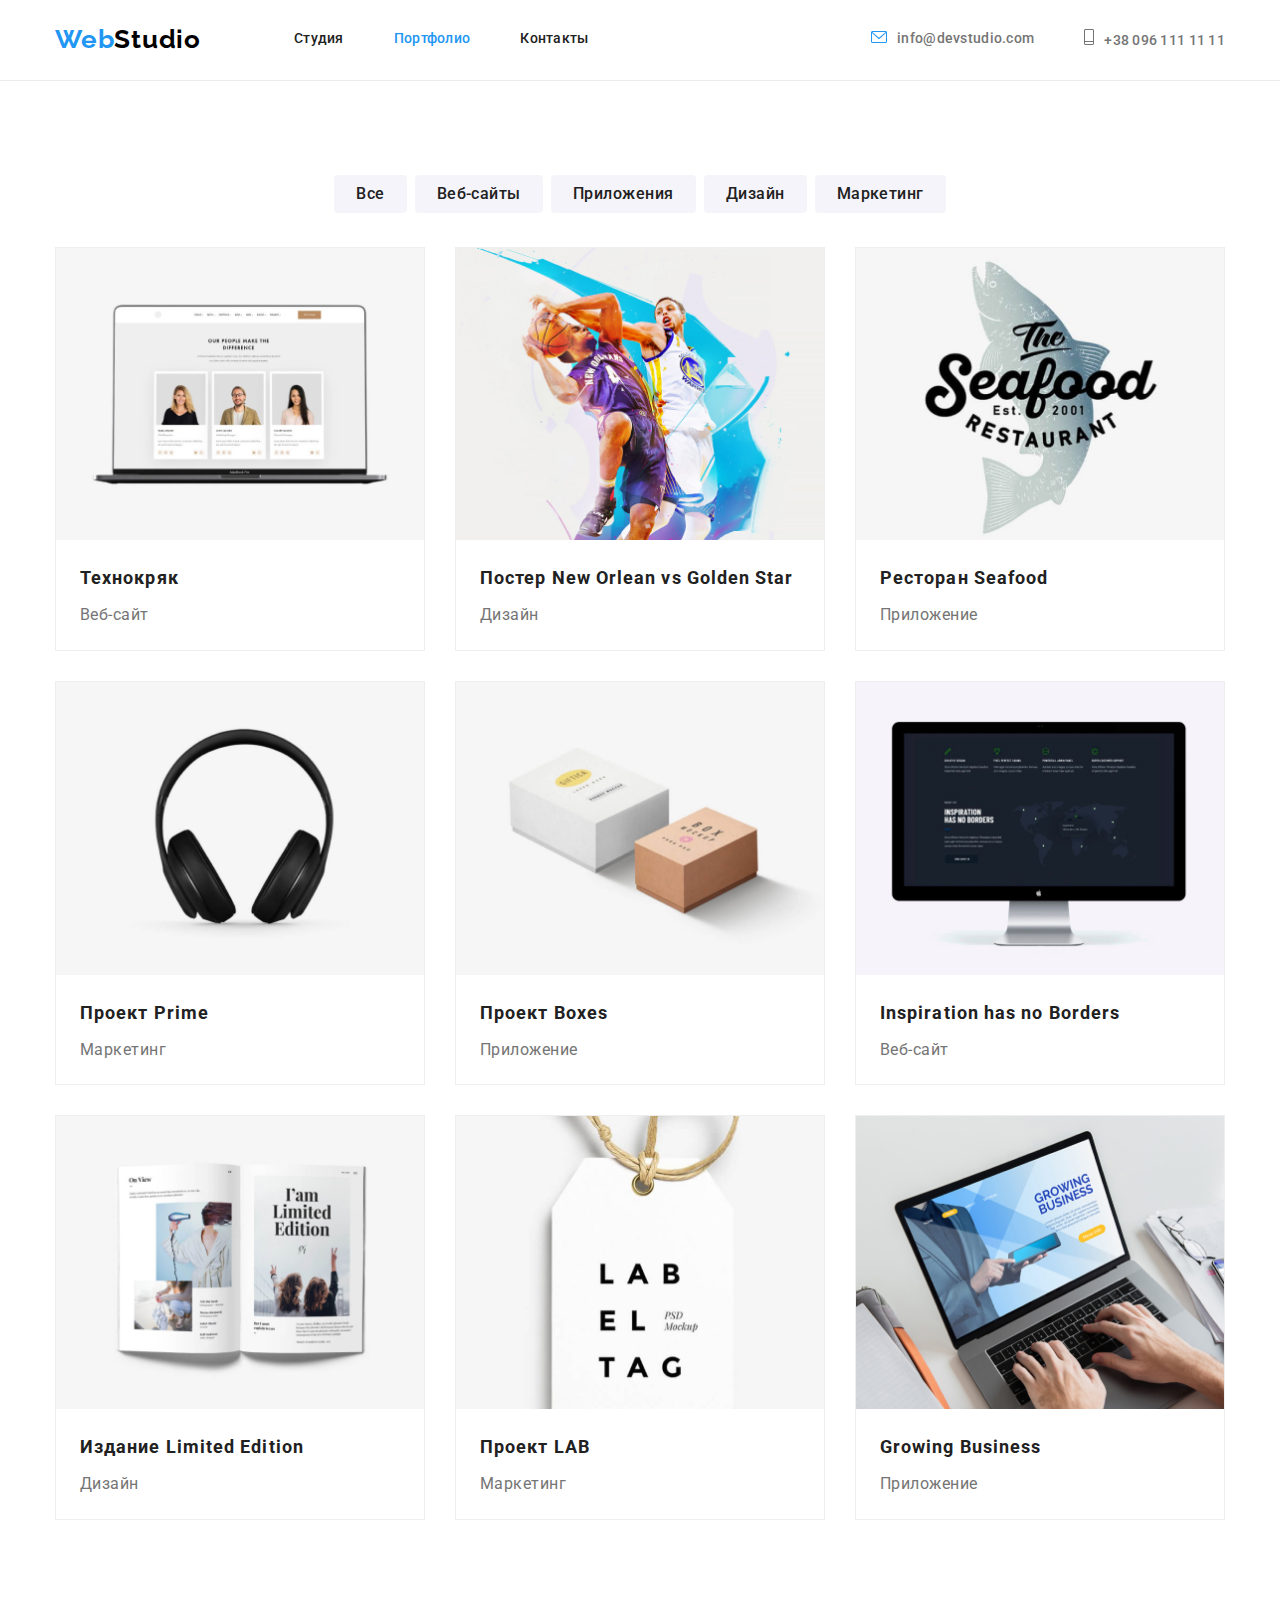
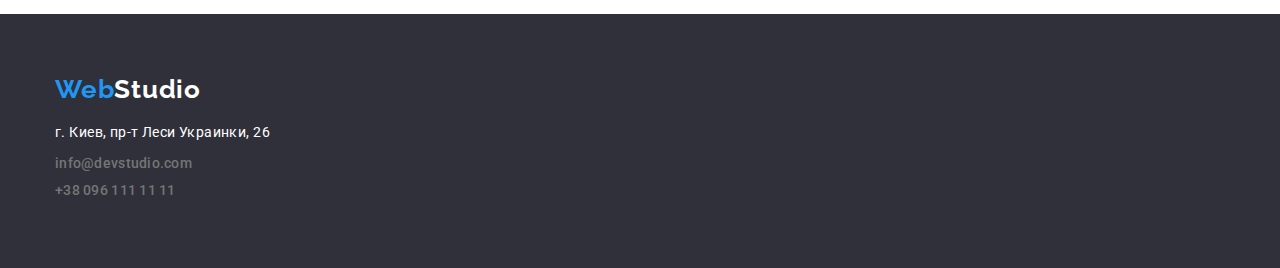
==== portfolio.html @ 02f9b97d "олоддодо" ====
<!DOCTYPE html>
<html lang="en">
    <head>
        <meta charset="UTF-8" />
        <meta name="viewport" content="width=device-width, initial-scale=1.0" />
        <title>Portfolio</title>
        <link
            href="https://fonts.googleapis.com/css2?family=Raleway:wght@700&family=Roboto:wght@400;500;700;900&display=swap"
            rel="stylesheet"
        />
        <link
            rel="stylesheet"
            href="https://cdnjs.cloudflare.com/ajax/libs/modern-normalize/1.0.0/modern-normalize.min.css"
        />
        <link rel="stylesheet" href="./css/styles.css" />
    </head>
    <body>
        <header class="page-header border-bottom">
            <div class="container main-nav">
                <nav class="nav-nav">
                    <a href="./index.html" class="logo">Web<span class="logospan">Studio</span></a>
                    <ul class="site-nav">
                        <li class="item"><a href="./index.html" class="link">Студия</a></li>
                        <li class="item"><a href="" class="link current">Портфолио</a></li>
                        <li class="item"><a href="" class="link">Контакты</a></li>
                    </ul>
                </nav>
                <ul class="upper-contacts">
                    <li class="item"><a href="mailto:info@devstudio.com" class="contacts">info@devstudio.com</a></li>
                    <li class="item"><a href="tel:+380961111111" class="contacts">+38 096 111 11 11</a></li>
                </ul>
            </div>
        </header>
        <main>
            <section class="ourprojects">
                <div class="container">
                    <h1></h1>
                    <ul class="project-button-group">
                        <li class="project-button-item">
                            <button class="projectbutton" type="button">Все</button>
                        </li>
                        <li class="project-button-item">
                            <button class="projectbutton" type="button">Веб-сайты</button>
                        </li>
                        <li class="project-button-item">
                            <button class="projectbutton" type="button">Приложения</button>
                        </li>
                        <li class="project-button-item">
                            <button class="projectbutton" type="button">Дизайн</button>
                        </li>
                        <li class="project-button-item">
                            <button class="projectbutton" type="button">Маркетинг</button>
                        </li>
                    </ul>

                    <ul class="projects-info">
                        <li class="project-info-item">
                            <img src="./images/img5.jpg" width="370" height="294" alt="" />
                            <div class="project-info-box">
                                <h5 class="projecthead">Технокряк</h5>
                                <p class="projectdesc">Веб-сайт</p>
                            </div>
                        </li>
                        <li class="project-info-item">
                            <img src="./images/img6.jpg" width="370" height="294" alt="" />
                            <div class="project-info-box">
                                <h5 class="projecthead">Постер New Orlean vs Golden Star</h5>
                                <p class="projectdesc">Дизайн</p>
                            </div>
                        </li>
                        <li class="project-info-item">
                            <img src="./images/img7.jpg" width="370" height="294" alt="" />
                            <div class="project-info-box">
                                <h5 class="projecthead">Ресторан Seafood</h5>
                                <p class="projectdesc">Приложение</p>
                            </div>
                        </li>
                        <li class="project-info-item">
                            <img src="./images/img8.jpg" width="370" height="294" alt="" />
                            <div class="project-info-box">
                                <h5 class="projecthead">Проект Prime</h5>
                                <p class="projectdesc">Маркетинг</p>
                            </div>
                        </li>
                        <li class="project-info-item">
                            <img src="./images/img9.jpg" width="370" height="294" alt="" />
                            <div class="project-info-box">
                                <h5 class="projecthead">Проект Boxes</h5>
                                <p class="projectdesc">Приложение</p>
                            </div>
                        </li>
                        <li class="project-info-item">
                            <img src="./images/img10.jpg" width="370" height="294" alt="" />
                            <div class="project-info-box">
                                <h5 class="projecthead">Inspiration has no Borders</h5>
                                <p class="projectdesc">Веб-сайт</p>
                            </div>
                        </li>
                        <li class="project-info-item">
                            <img src="./images/img11.jpg" width="370" height="294" alt="" />
                            <div class="project-info-box">
                                <h5 class="projecthead">Издание Limited Edition</h5>
                                <p class="projectdesc">Дизайн</p>
                            </div>
                        </li>
                        <li class="project-info-item">
                            <img src="./images/img12.jpg" width="370" height="294" alt="" />
                            <div class="project-info-box">
                                <h5 class="projecthead">Проект LAB</h5>
                                <p class="projectdesc">Маркетинг</p>
                            </div>
                        </li>
                        <li class="project-info-item">
                            <img src="./images/img13.jpg" width="370" height="294" alt="" />
                            <div class="project-info-box">
                                <h5 class="projecthead">Growing Business</h5>
                                <p class="projectdesc">Приложение</p>
                            </div>
                        </li>
                    </ul>
                </div>
            </section>
        </main>
        <footer class="footer">
            <div class="container">
                <a href="/" class="footerlogo">Web<span class="footerlogospan">Studio</span></a>
                <ul class="footer-list">
                    <li class="footer-list-item"><address class="address">г. Киев, пр-т Леси Украинки, 26</address></li>
                    <li class="footer-list-item">
                        <a href="mailto:info@devstudio.com" class="contacts">info@devstudio.com</a>
                    </li>
                    <li class="footer-list-item"><a href="tel:+380961111111" class="contacts">+38 096 111 11 11</a></li>
                </ul>
            </div>
        </footer>
    </body>
</html>
---- css/styles.css ----
html {
    box-sizing: border-box;
}

*,
*::before,
*::after {
    box-sizing: inherit;
}

:root {
    --main-text-color: #212121;
    --hover-button-color: #2196f3;
    --secondary-color: #757575;
    --white: #ffffff;
    --hero-background-color: #2f303a;
    --secondary-section-background-color: #e5e5e5;
    --team-background-color: #f5f4fa;
}
a {
    text-decoration: none;
}

.list {
    padding: 0;
    margin: 0;
    list-style: none;
}

.container {
    width: 1200px;
    padding-left: 15px;
    padding-right: 15px;
    margin-right: auto;
    margin-left: auto;
}

h1,
h2,
h3,
h4,
h5,
p {
    margin-top: 0;
    margin-bottom: 0;
}

img {
    display: block;
    max-width: 100%;
    height: auto;
}

ul {
    list-style-type: none;
}

.page-header {
    padding-bottom: 25px;
    padding-top: 24px;
}
.main-nav {
    display: flex;
    width: 1200px;
    align-items: center;
    padding-left: 15px;
    padding-right: 15px;
    margin: 0 auto;
}

.logo {
    margin-right: 53px;

    font-family: Raleway, sans-serif;
    font-style: normal;
    font-weight: bold;
    font-size: 26px;
    line-height: 1.19;
    letter-spacing: 0.03em;

    color: var(--hover-button-color);
}

.logospan {
    color: black;
}

.site-nav .link.current {
    color: var(--hover-button-color);
}

.site-nav .link:hover,
focus {
    color: var(--hover-button-color);
}

.site-nav {
    display: flex;
    margin-top: 0;
    margin-bottom: 0;
}

.nav-nav {
    display: flex;
    align-items: center;
}

.site-nav :not(:last-child) {
    margin-right: 50px;
}

.site-nav .link {
    display: block;

    font-family: Roboto, sans-serif;
    font-style: normal;
    font-weight: 500;
    font-size: 14px;
    line-height: 1.14;
    letter-spacing: 0.02em;
    color: var(--main-text-color);
}

.upper-contacts {
    display: flex;
    margin-left: auto;
    margin-top: 0;
    margin-bottom: 0;
}

.upper-contacts .item + .item {
    margin-left: 50px;
}

.upper-contacts .item::before {
    display: inline-block;
    content: "";
    background-size: contain;
    background-repeat: no-repeat;
    margin-right: 10px;
    color: var(--secondary-color);
}

.upper-contacts .item:nth-child(1)::before {
    background-image: url("../images/envelope.svg");
    height: 12px;
    width: 16px;
}

.upper-contacts .item:nth-child(2)::before {
    background-image: url("../images/phone.svg");
    height: 16px;
    width: 10px;
}

.upper-contacts .item::before:hover {
    color: var(--hover-button-color);
}
.contacts {
    font-family: Roboto, sans-serif;
    font-style: normal;
    font-weight: 500;
    font-size: 14px;
    line-height: 16px;
    letter-spacing: 0.02em;
    color: var(--secondary-color);
}
.contacts:hover {
    color: var(--hover-button-color);
}

.border-bottom {
    border-bottom: 1px solid #ececec;
}
.hero {
    background-color: var(--hero-background-color);
    background-image: url("../images/hero-image.jpg");
    background-repeat: no-repeat;
    background-position: center;
    background-size: cover;
    background-attachment: fixed;
    align-items: center;
    height: 600px;
    padding-top: 200px;
    padding-bottom: 200px;
}

.herotitle {
    flex-wrap: wrap;
    margin-left: auto;
    margin-top: auto;
    margin-bottom: 30px;
    margin-right: auto;
    padding-left: auto;
    padding-right: auto;

    font-family: Roboto, sans-serif;
    font-style: normal;
    font-weight: 900;
    font-size: 44px;
    line-height: 1.36;
    text-align: center;
    letter-spacing: 0.06em;
    text-transform: uppercase;
    color: var(--white);
}

.herobutton {
    display: block;
    margin: 0 auto;
    border-radius: 4px;
    min-width: 200px;
    height: 50px;
    text-align: center;

    background: var(--hover-button-color);
    box-shadow: 0px 4px 4px rgba(0, 0, 0, 0.15);

    font-family: Roboto, sans-serif;
    font-style: normal;
    font-weight: bold;
    font-size: 16px;
    line-height: 1.88;
    letter-spacing: 0.06em;
    color: var(--white);
    cursor: pointer;
}

.description {
    padding-top: 94px;
    padding-bottom: 94px;
}
.description-list {
    display: flex;
    flex-wrap: wrap;
    margin-top: 213px;
    align-items: center;
    width: 1200px;
    align-items: center;
    padding-left: 15px;
    padding-right: 15px;
    margin: 0 auto;
}
.description-list .item {
    width: 270px;
}
.description-list .item:not(:last-child) {
    margin-right: 30px;
}

.description-list .item::before {
    display: block;
    content: "";
    height: 120px;
    background-repeat: no-repeat;
    background-position: center;
    background-color: var(--team-background-color);
    border-radius: 4px;
    margin-bottom: 30px;
}

.details-attention::before {
    background-image: url("../images/antenna1.png");
}

.being-ontime::before {
    background-image: url("../images/clock1.png");
}

.planning::before {
    background-image: url("../images/diagram1.png");
}

.technologies::before {
    background-image: url("../images/astronaut1.png");
}
.desctitle {
    margin-bottom: 10px;
    font-family: Roboto, sans-serif;
    font-style: normal;
    font-weight: bold;
    font-size: 14px;
    line-height: 1.14;
    letter-spacing: 0.03em;
    text-transform: uppercase;
    color: var(--main-text-color);
}

.desctext {
    font-family: Roboto, sans-serif;
    font-style: normal;
    font-weight: normal;
    font-size: 14px;
    line-height: 1.71;
    letter-spacing: 0.03em;
    color: var(--secondary-color);
}

.function {
    padding-bottom: 94px;
}

.functitle {
    margin-bottom: 50px;
    font-family: Roboto, sans-serif;
    font-style: normal;
    font-weight: bold;
    font-size: 36px;
    line-height: 1.17;
    text-align: center;
    letter-spacing: 0.03em;
    color: var(--main-text-color);
}

.functitle-list {
    display: flex;
    flex-wrap: wrap;
    align-items: center;
    width: 1200px;
    margin: 0 auto;
    padding-inline-start: 0;
}
.functitle-list-item {
    width: 370px;
}

.functitle-list .functitle-list-item:not(:last-child) {
    margin-right: 30px;
}

.flex-container {
    display: flex;
    flex-wrap: wrap;
    /**align-items: center;**/
    text-align: center;
    width: 1200px;
    padding-left: 0;
    padding-right: 0;
    margin: 0 auto;
}

.team {
    background-color: var(--team-background-color);
    padding-bottom: 94px;
    padding-top: 94px;
}
.teamheader {
    margin: 0;
    margin-bottom: 50px;
    text-align: center;
    font-family: Roboto;
    font-style: normal;
    font-weight: bold;
    font-size: 36px;
    line-height: 42px;
    text-align: center;
    letter-spacing: 1.17;
    color: var(--main-text-color);
}
.flex-item {
    width: 270px;
    /**padding-bottom: 30px;**/
    background: var(--white);
    box-shadow: 0px 1px 3px rgba(0, 0, 0, 0.12), 0px 1px 1px rgba(0, 0, 0, 0.14), 0px 2px 1px rgba(0, 0, 0, 0.2);
    border-radius: 0px 0px 4px 4px;
}
.flex-container .flex-item:not(:last-child) {
    margin-right: 30px;
}
.teamitem {
    margin-top: 30px;
    margin-bottom: 10px;
    font-family: Roboto, sans-serif;
    font-style: normal;
    font-weight: 500;
    font-size: 16px;
    line-height: 1.19;
    letter-spacing: 0.03em;
    color: var(--main-text-color);
}

.itemposition {
    margin-top: 0;
    margin-bottom: 0;
    font-family: Roboto, sans-serif;
    font-style: normal;
    font-weight: normal;
    font-size: 16px;
    line-height: 1.19;
    letter-spacing: 0.03em;
    color: var(--secondary-color);
}

.clients {
    padding-bottom: 94px;
    padding-top: 94px;
}
.clients-header {
    margin: 0;
    margin-bottom: 50px;
    text-align: center;
    font-family: Roboto;
    font-style: normal;
    font-weight: bold;
    font-size: 36px;
    line-height: 42px;
    text-align: center;
    letter-spacing: 1.17;
    color: var(--main-text-color);
}

.social-networks {
    display: flex;
    flex-wrap: wrap;
    margin: 0 auto;
    margin-top: 16px;
    margin-bottom: 30px;
    align-items: center;
    padding-inline-start: 0;
}
.footer {
    display: flex;
    flex-wrap: wrap;
    align-items: left;
    padding-top: 60px;
    padding-bottom: 60px;
    background-color: var(--hero-background-color);
}

.footerlogo {
    margin-bottom: 20px;
    font-family: Raleway, sans-serif;
    font-style: normal;
    font-weight: bold;
    font-size: 26px;
    line-height: 1.19;
    letter-spacing: 0.03em;
    color: var(--hover-button-color);
}

.footerlogospan {
    color: var(--white);
}
.footer-list {
    display: flex;
    flex-wrap: wrap;
    align-items: center;
    text-align: left;
    width: 231px;
    /**margin-top: 20px;**/
    margin-right: auto;
    margin-bottom: 0;
    margin-left: 0;
    padding-inline-start: 0px;
}

.footer-list-item {
    margin-bottom: 9px;
}
.address {
    font-family: Roboto, sans-serif;
    font-style: normal;
    font-weight: normal;
    font-size: 14px;
    line-height: 1.71;
    letter-spacing: 0.03em;
    color: var(--white);
}

.mail,
.tel {
    margin-bottom: 9px;
    font-family: Roboto, sans-serif;
    font-style: normal;
    font-weight: normal;
    font-size: 14px;
    line-height: 1.71;
    letter-spacing: 0.03em;
    color: rgba(255, 255, 255, 0.6);
}

.mail:hover,
.tel:hover {
    color: var(--hover-button-color);
}

.ourprojects {
    display: flex;
    flex-wrap: wrap;
    padding-top: 94px;
    padding-bottom: 94px;
    padding-left: 0;
    padding-right: 0;
    margin: 0 auto;
    align-items: center;
}
.project-button-group {
    display: flex;
    flex-wrap: wrap;
    margin-top: 0;
    margin-bottom: 34px;
    margin-left: auto;
    margin-right: auto;
    padding-left: 0;
    justify-content: center;
}

.projectbutton {
    padding: 6px 22px;

    font-family: Roboto, sans-serif;
    font-style: normal;
    font-weight: 500;
    font-size: 16px;
    line-height: 1.62;
    text-align: center;
    letter-spacing: 0.03em;
    color: var(--main-text-color);
    background: var(--team-background-color);
    border-radius: 4px;
    border: 0;
}

.project-button-item:not(:last-child) {
    margin-right: 8px;
}

.projects-info {
    display: flex;
    flex-wrap: wrap;
    align-items: center;
    text-align: center;
    width: 1200px;
    padding-left: 0;
    padding-right: 0;
    margin: 0 auto;
}
.project-info-item {
    width: 370px;
    margin-right: 30px;
    margin-bottom: 30px;
    border: 1px solid #eeeeee;
}

.project-info-item:nth-child(3n) {
    margin-right: 0;
}

.project-info-item:nth-last-child(-n + 3) {
    margin-bottom: 0;
}

.project-info-box {
    padding: 20px 24px;
}
.projecthead {
    margin-bottom: 4px;
    margin-right: auto;

    font-family: Roboto, sans-serif;
    font-style: normal;
    font-weight: bold;
    font-size: 18px;
    line-height: 2;
    letter-spacing: 0.06em;
    text-align: left;
    color: var(--main-text-color);
}

.projectdesc {
    /**margin-top: 0;
    margin-bottom: 20;
    margin-left: 24px;
    margin-right: auto;**/
    text-align: left;

    font-family: Roboto, sans-serif;
    font-style: normal;
    font-weight: normal;
    font-size: 16px;
    line-height: 1.87;
    letter-spacing: 0.03em;
    color: var(--secondary-color);
}

.projectbutton:hover {
    background-color: var(--hover-button-color);
    color: var(--white);
    cursor: pointer;
}
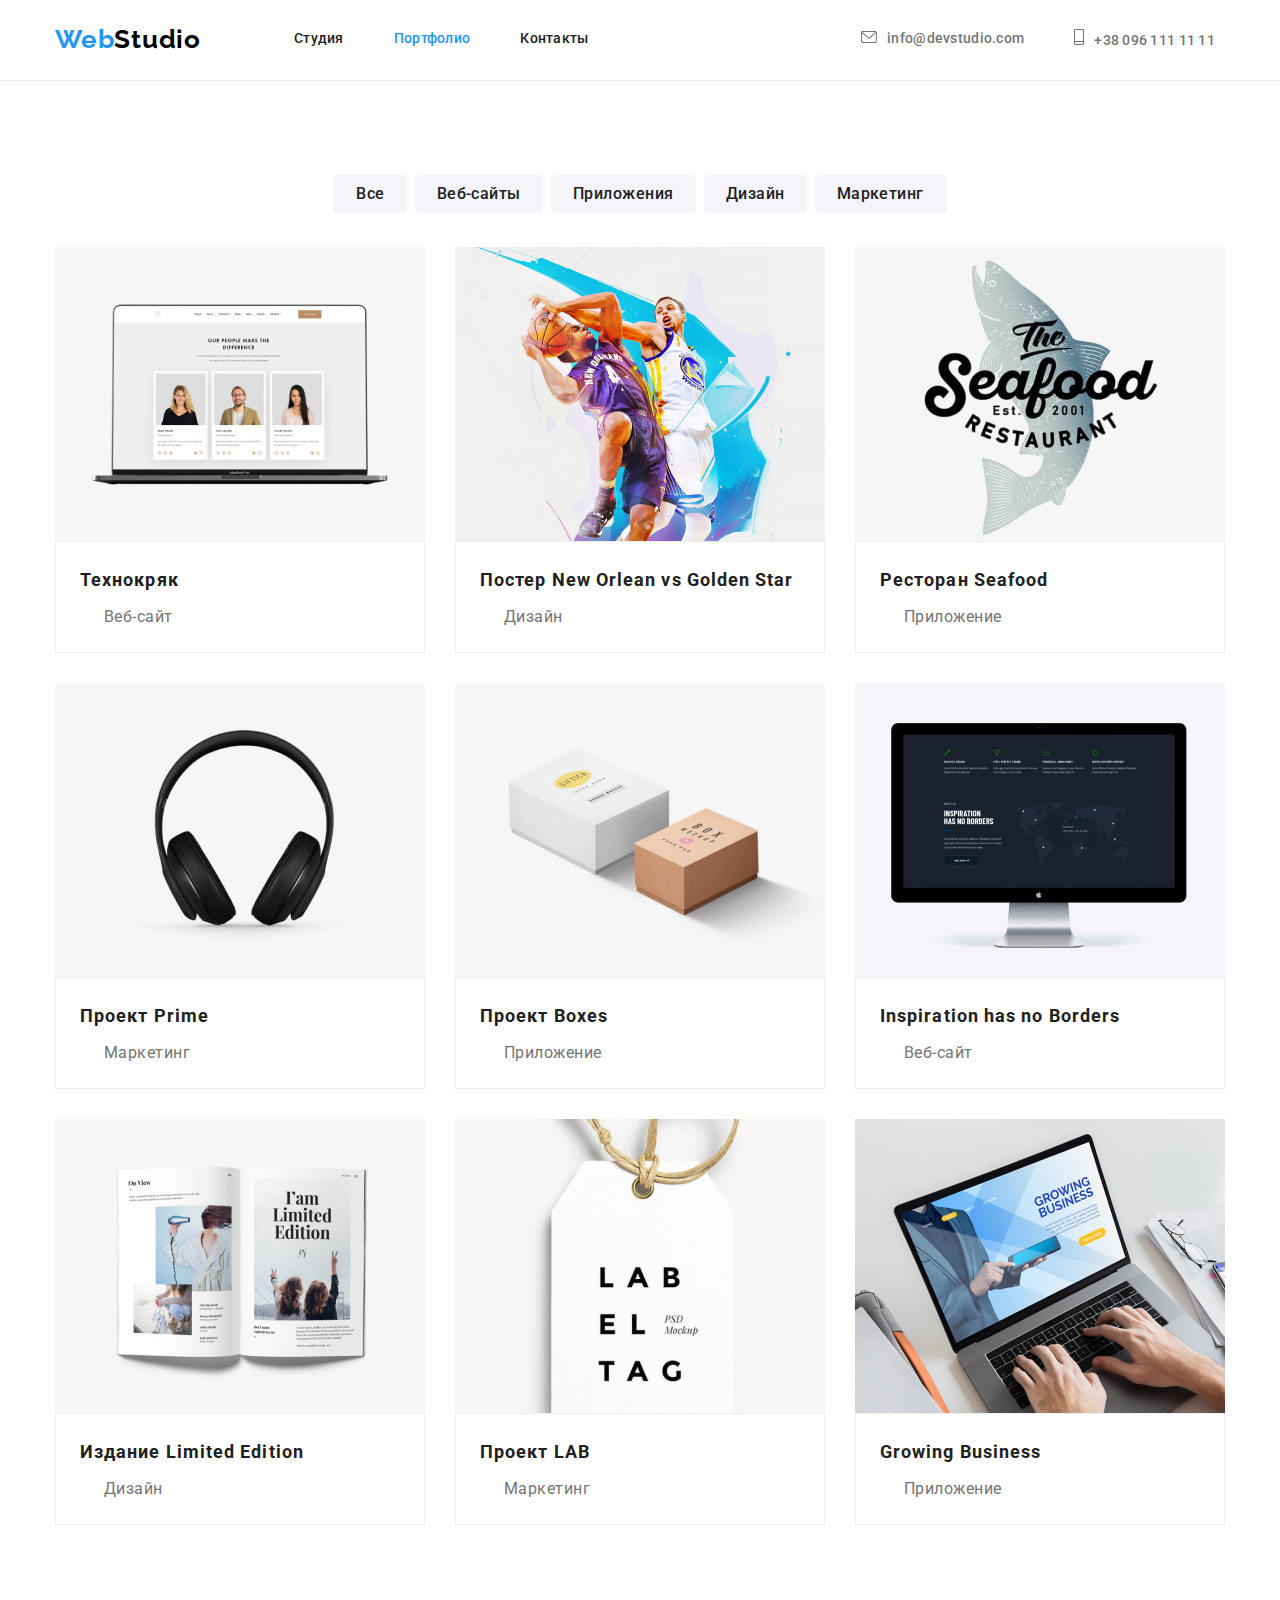
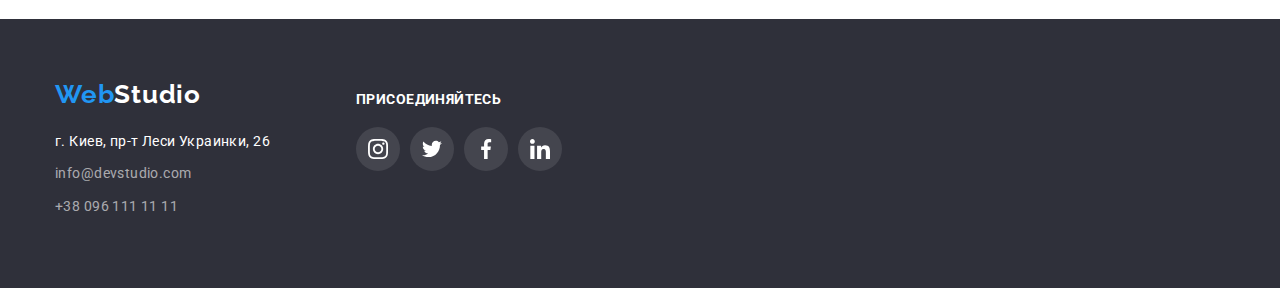
==== commit 13db1f0f: "2nd draft" ====
--- a/portfolio.html
+++ b/portfolio.html
@@ -26,8 +26,20 @@
                     </ul>
                 </nav>
                 <ul class="upper-contacts">
-                    <li class="item"><a href="mailto:info@devstudio.com" class="contacts">info@devstudio.com</a></li>
-                    <li class="item"><a href="tel:+380961111111" class="contacts">+38 096 111 11 11</a></li>
+                    <li class="item">
+                        <a href="mailto:info@devstudio.com" class="upper-contacts-item"
+                            ><svg class="upper-contacts-svg-one upper-contacts-svg">
+                                <use href="./images/sprite.svg#envelope"></use></svg
+                            >info@devstudio.com</a
+                        >
+                    </li>
+                    <li class="item">
+                        <a href="tel:+380961111111" class="upper-contacts-item">
+                            <svg class="upper-contacts-svg-two upper-contacts-svg">
+                                <use href="./images/sprite.svg#phone"></use></svg
+                            >+38 096 111 11 11</a
+                        >
+                    </li>
                 </ul>
             </div>
         </header>
@@ -122,15 +134,78 @@
             </section>
         </main>
         <footer class="footer">
-            <div class="container">
-                <a href="/" class="footerlogo">Web<span class="footerlogospan">Studio</span></a>
-                <ul class="footer-list">
-                    <li class="footer-list-item"><address class="address">г. Киев, пр-т Леси Украинки, 26</address></li>
-                    <li class="footer-list-item">
-                        <a href="mailto:info@devstudio.com" class="contacts">info@devstudio.com</a>
-                    </li>
-                    <li class="footer-list-item"><a href="tel:+380961111111" class="contacts">+38 096 111 11 11</a></li>
-                </ul>
+            <div class="container footer-div-box">
+                <div class="contact-info">
+                    <a href="/" class="footerlogo">Web<span class="footerlogospan">Studio</span></a>
+                    <ul class="footer-list">
+                        <li class="footer-list-item">
+                            <address class="address">г. Киев, пр-т Леси Украинки, 26</address>
+                        </li>
+                        <li class="footer-list-item">
+                            <a href="mailto:info@devstudio.com" class="mail">info@devstudio.com</a>
+                        </li>
+                        <li class="footer-list-item">
+                            <a href="tel:+380961111111" class="tel">+38 096 111 11 11</a>
+                        </li>
+                    </ul>
+                </div>
+                <div class="join-us">
+                    <h4 class="join-us-header">ПРИСОЕДИНЯЙТЕСЬ</h4>
+                    <ul class="list-footer-social-icons">
+                        <li class="footer-social-icons-item">
+                            <a
+                                class="footer-social-icons-link"
+                                href="https://instagram.com/"
+                                target="_blank"
+                                rel="noopener noreferer"
+                                aria-label="Instagram"
+                            >
+                                <svg class="footer-social-icons-svg">
+                                    <use href="./images/sprite.svg#instagram"></use>
+                                </svg>
+                            </a>
+                        </li>
+                        <li class="footer-social-icons-item">
+                            <a
+                                class="footer-social-icons-link"
+                                href="https://twitter.com/"
+                                target="_blank"
+                                rel="noopener noreferer"
+                                aria-label="Twitter"
+                            >
+                                <svg class="footer-social-icons-svg">
+                                    <use href="./images/sprite.svg#twitter"></use>
+                                </svg>
+                            </a>
+                        </li>
+                        <li class="footer-social-icons-item">
+                            <a
+                                class="footer-social-icons-link"
+                                href="https://facebook.com/"
+                                target="_blank"
+                                rel="noopener noreferer"
+                                aria-label="Facebook"
+                            >
+                                <svg class="footer-social-icons-svg">
+                                    <use href="./images/sprite.svg#facebook"></use>
+                                </svg>
+                            </a>
+                        </li>
+                        <li class="footer-social-icons-item">
+                            <a
+                                class="footer-social-icons-link"
+                                href="https://linkedin.com/"
+                                target="_blank"
+                                rel="noopener noreferer"
+                                aria-label="LinkedIn"
+                            >
+                                <svg class="footer-social-icons-svg">
+                                    <use href="./images/sprite.svg#linkedin"></use>
+                                </svg>
+                            </a>
+                        </li>
+                    </ul>
+                </div>
             </div>
         </footer>
     </body>
--- a/css/styles.css
+++ b/css/styles.css
@@ -16,6 +16,7 @@
     --hero-background-color: #2f303a;
     --secondary-section-background-color: #e5e5e5;
     --team-background-color: #f5f4fa;
+    --social-icons-color: #afb1b8;
 }
 a {
     text-decoration: none;
@@ -132,31 +133,28 @@
     margin-left: 50px;
 }
 
-.upper-contacts .item::before {
-    display: inline-block;
-    content: "";
-    background-size: contain;
-    background-repeat: no-repeat;
+.upper-contacts-svg {
+    fill: var(--secondary-color);
+}
+
+.upper-contacts-item .upper-contacts-svg:hover {
+    fill: var(--hover-button-color);
+}
+.upper-contacts-svg-one {
+    width: 16px;
+    height: 12px;
+}
+
+.upper-contacts-svg-two {
+    width: 10px;
+    height: 16px;
+}
+
+.upper-contacts {
     margin-right: 10px;
-    color: var(--secondary-color);
-}
-
-.upper-contacts .item:nth-child(1)::before {
-    background-image: url("../images/envelope.svg");
-    height: 12px;
-    width: 16px;
-}
-
-.upper-contacts .item:nth-child(2)::before {
-    background-image: url("../images/phone.svg");
-    height: 16px;
-    width: 10px;
-}
-
-.upper-contacts .item::before:hover {
-    color: var(--hover-button-color);
-}
-.contacts {
+}
+
+.upper-contacts-item {
     font-family: Roboto, sans-serif;
     font-style: normal;
     font-weight: 500;
@@ -165,8 +163,13 @@
     letter-spacing: 0.02em;
     color: var(--secondary-color);
 }
-.contacts:hover {
+.upper-contacts-item:hover {
     color: var(--hover-button-color);
+}
+
+.upper-contacts-svg {
+    fill: currentColor;
+    margin-right: 10px;
 }
 
 .border-bottom {
@@ -174,12 +177,15 @@
 }
 .hero {
     background-color: var(--hero-background-color);
-    background-image: url("../images/hero-image.jpg");
+    background-image: linear-gradient(to right, rgba(47, 48, 58, 0.4), rgba(47, 48, 58, 0.4)),
+        url("../images/hero-image.jpg");
     background-repeat: no-repeat;
     background-position: center;
     background-size: cover;
-    background-attachment: fixed;
-    align-items: center;
+    margin-right: auto;
+    margin-left: auto;
+    align-items: center;
+    max-width: 1600px;
     height: 600px;
     padding-top: 200px;
     padding-bottom: 200px;
@@ -331,7 +337,7 @@
 .flex-container {
     display: flex;
     flex-wrap: wrap;
-    /**align-items: center;**/
+    align-items: center;
     text-align: center;
     width: 1200px;
     padding-left: 0;
@@ -359,7 +365,7 @@
 }
 .flex-item {
     width: 270px;
-    /**padding-bottom: 30px;**/
+    padding-bottom: 30px;
     background: var(--white);
     box-shadow: 0px 1px 3px rgba(0, 0, 0, 0.12), 0px 1px 1px rgba(0, 0, 0, 0.14), 0px 2px 1px rgba(0, 0, 0, 0.2);
     border-radius: 0px 0px 4px 4px;
@@ -391,13 +397,53 @@
     color: var(--secondary-color);
 }
 
+.list-social-icons {
+    display: flex;
+    flex-wrap: wrap;
+    margin: 0 auto;
+    margin-left: 32px;
+    margin-top: 16px;
+    align-items: center;
+    padding-inline-start: 0;
+}
+
+.social-icons-link {
+    display: flex;
+    justify-content: center;
+    align-items: center;
+    width: 44px;
+    height: 44px;
+    background-color: var(--white);
+    border-radius: 50%;
+}
+.social-icons-link:hover .social-icons-svg,
+.social-icons-link:focus .social-icons-svg {
+    fill: var(--white);
+}
+
+.social-icons-link:hover,
+.social-icons-link:focus {
+    background-color: var(--hover-button-color);
+}
+.social-icons-svg {
+    width: 20px;
+    height: 20px;
+    fill: var(--social-icons-color);
+}
+
+.social-icons-item:not(:last-child) {
+    margin-right: 10px;
+}
 .clients {
     padding-bottom: 94px;
-    padding-top: 94px;
+    padding-top: 20px;
+    padding-left: 215px;
+    padding-right: 215px;
 }
 .clients-header {
     margin: 0;
     margin-bottom: 50px;
+    margin-top: 74px;
     text-align: center;
     font-family: Roboto;
     font-style: normal;
@@ -409,16 +455,45 @@
     color: var(--main-text-color);
 }
 
-.social-networks {
-    display: flex;
-    flex-wrap: wrap;
-    margin: 0 auto;
-    margin-top: 16px;
-    margin-bottom: 30px;
+.constant-clients-list {
+    display: flex;
+    flex-wrap: wrap;
+    justify-content: center;
+    margin: 0 auto;
     align-items: center;
     padding-inline-start: 0;
 }
+
+.constant-clients-list-item {
+    display: flex;
+    justify-content: center;
+    align-items: center;
+    width: 170px;
+    height: 90px;
+    border: 1px solid #afb1b8;
+    border-radius: 4px;
+    color: var(--social-icons-color);
+}
+.clients-examples-svg {
+    fill: var(--social-icons-color);
+}
+
+.constant-clients-list-item:hover .clients-examples-svg,
+.constant-clients-list-item:focus .clients-examples-svg {
+    fill: var(--hover-button-color);
+}
+
+.constant-clients-list-item:hover,
+.constant-clients-list-item:focus {
+    border-color: var(--hover-button-color);
+}
+
+.constant-clients-list-a:not(:last-child) {
+    margin-right: 30px;
+}
+
 .footer {
+    padding-top: 60px;
     display: flex;
     flex-wrap: wrap;
     align-items: left;
@@ -427,6 +502,10 @@
     background-color: var(--hero-background-color);
 }
 
+.footer-div-box {
+    display: flex;
+    flex-wrap: wrap;
+}
 .footerlogo {
     margin-bottom: 20px;
     font-family: Raleway, sans-serif;
@@ -447,8 +526,8 @@
     align-items: center;
     text-align: left;
     width: 231px;
-    /**margin-top: 20px;**/
-    margin-right: auto;
+    margin-top: 20px;
+    margin-right: 70px;
     margin-bottom: 0;
     margin-left: 0;
     padding-inline-start: 0px;
@@ -484,6 +563,55 @@
     color: var(--hover-button-color);
 }
 
+.join-us-header {
+    display: flex;
+    flex-wrap: wrap;
+    margin-bottom: 20px;
+    padding-top: 12px;
+    font-family: Roboto;
+    font-style: normal;
+    font-weight: bold;
+    font-size: 14px;
+    line-height: 16px;
+    letter-spacing: 0.03em;
+    text-transform: uppercase;
+    color: var(--white);
+}
+
+.list-footer-social-icons {
+    display: flex;
+    flex-wrap: wrap;
+    margin: 0 auto;
+    align-items: center;
+    padding-inline-start: 0;
+}
+.footer-social-icons-link {
+    display: flex;
+    justify-content: center;
+    align-items: center;
+    width: 44px;
+    height: 44px;
+    background-color: rgba(255, 255, 255, 0.1);
+    border-radius: 50%;
+}
+.footer-social-icons-link:hover .footer-social-icons-svg,
+.footer-social-icons-link:focus .footer-social-icons-svg {
+    fill: var(--white);
+}
+
+.footer-social-icons-link:hover,
+.footer-social-icons-link:focus {
+    background-color: var(--hover-button-color);
+}
+.footer-social-icons-svg {
+    width: 20px;
+    height: 20px;
+    fill: var(--white);
+}
+
+.footer-social-icons-item:not(:last-child) {
+    margin-right: 10px;
+}
 .ourprojects {
     display: flex;
     flex-wrap: wrap;
@@ -539,9 +667,11 @@
     width: 370px;
     margin-right: 30px;
     margin-bottom: 30px;
-    border: 1px solid #eeeeee;
-}
-
+}
+
+.project-info-item:hover {
+    box-shadow: 0px 1px 1px rgba(0, 0, 0, 0.12), 0px 4px 4px rgba(0, 0, 0, 0.06), 1px 4px 6px rgba(0, 0, 0, 0.16);
+}
 .project-info-item:nth-child(3n) {
     margin-right: 0;
 }
@@ -552,6 +682,7 @@
 
 .project-info-box {
     padding: 20px 24px;
+    border: 1px solid #eeeeee;
 }
 .projecthead {
     margin-bottom: 4px;
@@ -568,10 +699,10 @@
 }
 
 .projectdesc {
-    /**margin-top: 0;
+    margin-top: 0;
     margin-bottom: 20;
     margin-left: 24px;
-    margin-right: auto;**/
+    margin-right: auto;
     text-align: left;
 
     font-family: Roboto, sans-serif;
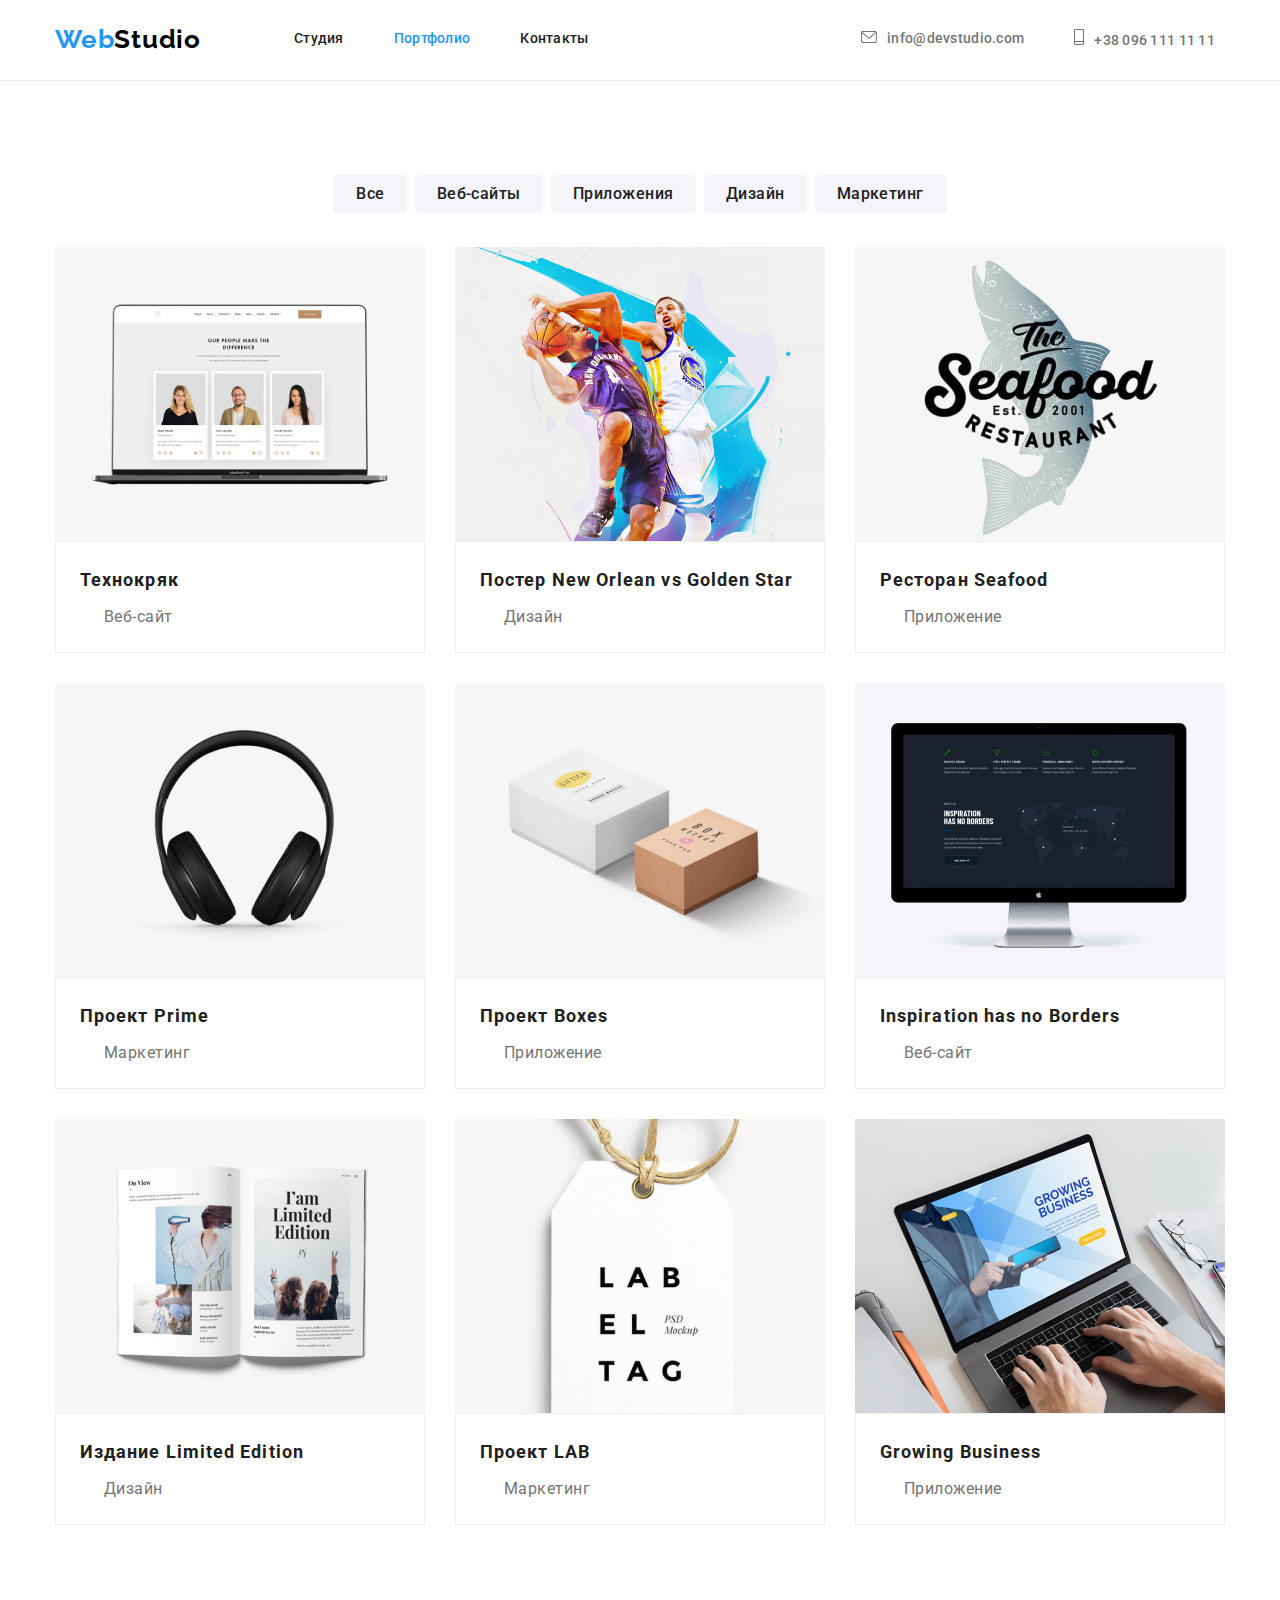
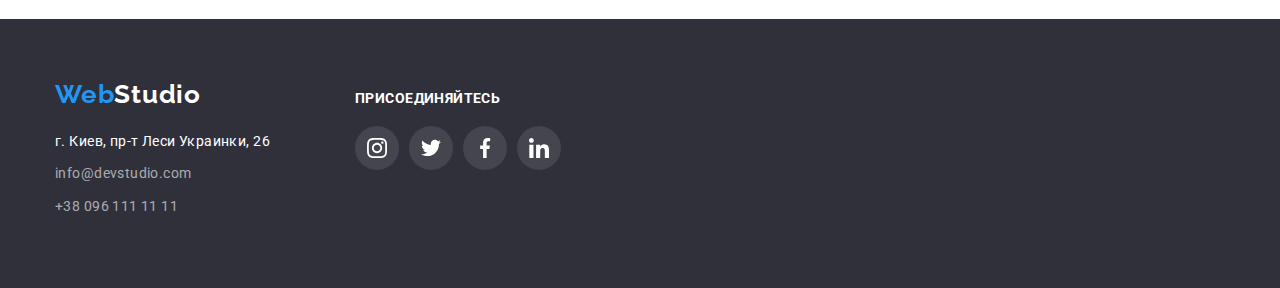
==== commit 46c8922b: "final draft" ====
--- a/portfolio.html
+++ b/portfolio.html
@@ -135,7 +135,7 @@
         </main>
         <footer class="footer">
             <div class="container footer-div-box">
-                <div class="contact-info">
+                <div class="footer-widget contact-info">
                     <a href="/" class="footerlogo">Web<span class="footerlogospan">Studio</span></a>
                     <ul class="footer-list">
                         <li class="footer-list-item">
@@ -149,7 +149,7 @@
                         </li>
                     </ul>
                 </div>
-                <div class="join-us">
+                <div class="footer-widget join-us">
                     <h4 class="join-us-header">ПРИСОЕДИНЯЙТЕСЬ</h4>
                     <ul class="list-footer-social-icons">
                         <li class="footer-social-icons-item">
--- a/css/styles.css
+++ b/css/styles.css
@@ -366,7 +366,7 @@
 .flex-item {
     width: 270px;
     padding-bottom: 30px;
-    background: var(--white);
+    background-color: var(--white);
     box-shadow: 0px 1px 3px rgba(0, 0, 0, 0.12), 0px 1px 1px rgba(0, 0, 0, 0.14), 0px 2px 1px rgba(0, 0, 0, 0.2);
     border-radius: 0px 0px 4px 4px;
 }
@@ -436,14 +436,11 @@
 }
 .clients {
     padding-bottom: 94px;
-    padding-top: 20px;
-    padding-left: 215px;
-    padding-right: 215px;
+    padding-top: 94px;
 }
 .clients-header {
     margin: 0;
     margin-bottom: 50px;
-    margin-top: 74px;
     text-align: center;
     font-family: Roboto;
     font-style: normal;
@@ -521,18 +518,17 @@
     color: var(--white);
 }
 .footer-list {
-    display: flex;
-    flex-wrap: wrap;
-    align-items: center;
-    text-align: left;
-    width: 231px;
     margin-top: 20px;
-    margin-right: 70px;
     margin-bottom: 0;
     margin-left: 0;
-    padding-inline-start: 0px;
-}
-
+    padding-left: 0px;
+}
+
+.footer-div-box {
+    display: flex;
+    flex-wrap: wrap;
+    align-items: baseline;
+}
 .footer-list-item {
     margin-bottom: 9px;
 }
@@ -563,11 +559,17 @@
     color: var(--hover-button-color);
 }
 
+.footer-widget {
+    width: 270px;
+}
+
+.footer-widget.join-us {
+    margin-left: 30px;
+}
 .join-us-header {
     display: flex;
     flex-wrap: wrap;
     margin-bottom: 20px;
-    padding-top: 12px;
     font-family: Roboto;
     font-style: normal;
     font-weight: bold;
